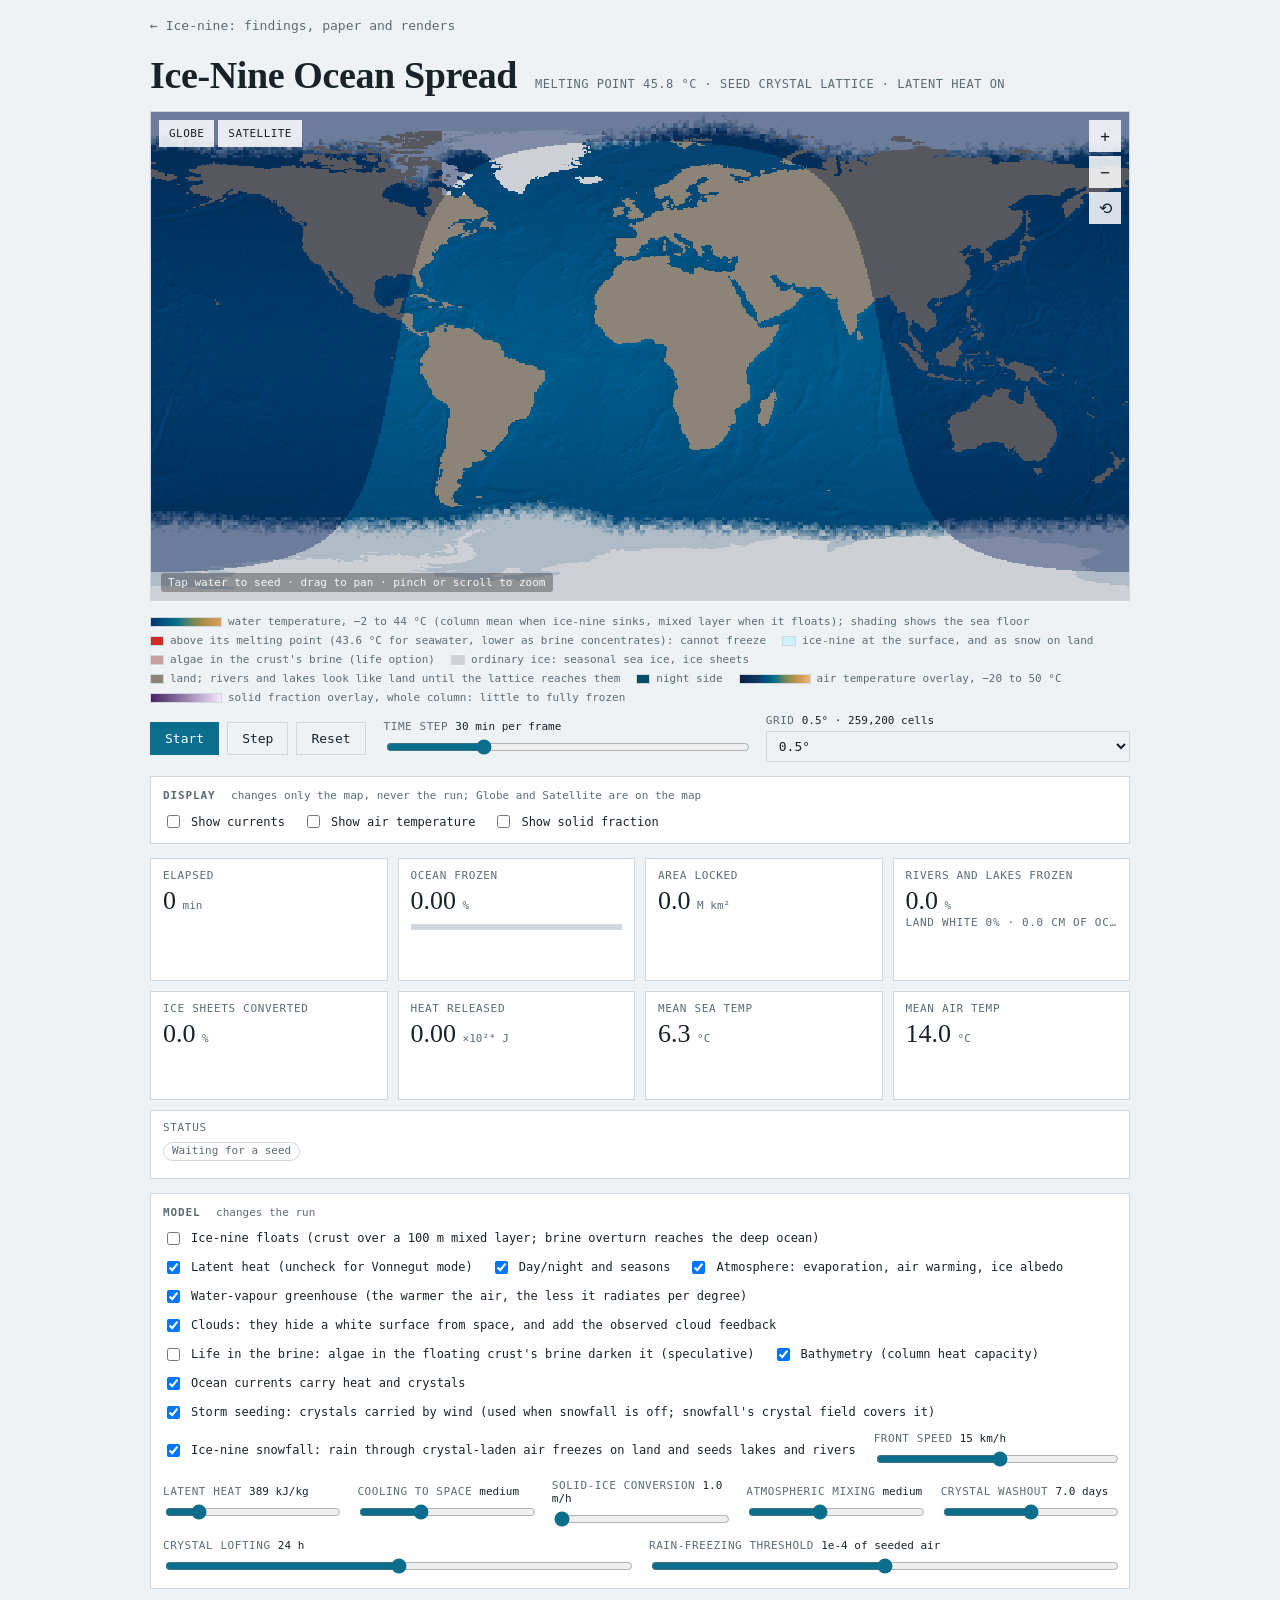
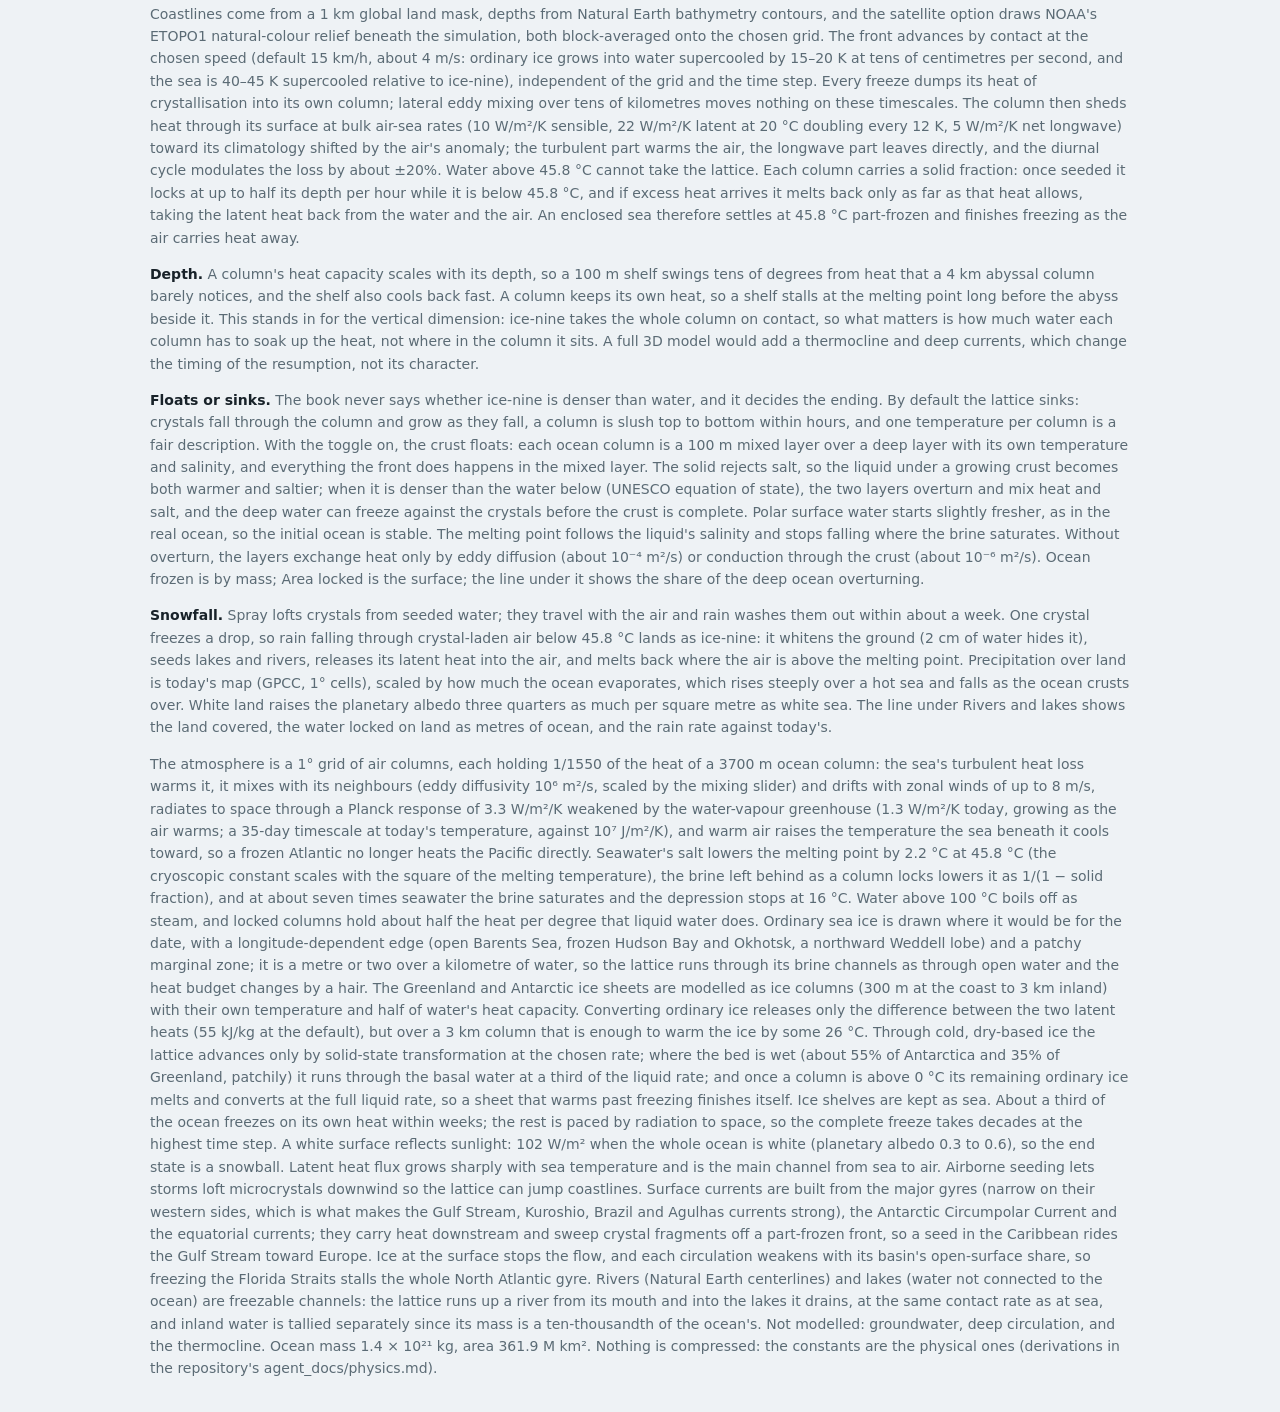
==== docs/sim/index.html @ 3874c9f5 "1" ====
<!doctype html>
<html lang="en">
<head>
<meta charset="utf-8">
<meta name="viewport" content="width=device-width,initial-scale=1,viewport-fit=cover">
<title>Ice-Nine Ocean Spread</title>
<meta name="description" content="A browser simulation of Vonnegut's ice-nine spreading through the world's oceans, with latent heat, currents, atmosphere and seasons.">
<link rel="stylesheet" href="style.css">
<script src="app.js" defer></script>
</head>
<body>

<div class="wrap">
  <a class="home" href="../index.html">&larr; Ice-nine: findings, paper and renders</a>
  <header>
    <h1>Ice-Nine Ocean Spread</h1>
    <div class="sub">Melting point 45.8 °C · seed crystal lattice · latent heat on</div>
  </header>

  <div class="mapbox" id="mapbox">
    <canvas id="map"></canvas>
    <div class="hint" id="hint">Tap water to seed · drag to pan · pinch or scroll to zoom</div>
    <div class="viewsw">
      <label><input type="checkbox" id="globe"><span>Globe</span></label>
      <label><input type="checkbox" id="satellite"><span>Satellite</span></label>
    </div>
    <div class="zoom"><button id="zin" aria-label="Zoom in">+</button><button id="zout" aria-label="Zoom out">−</button><button id="zreset" aria-label="Reset view">⟲</button></div>
    <div class="loading" id="loading">Decoding coastlines and bathymetry…</div>
  </div>
  <div class="legend">
    <span><i id="lg_temp" class="bar"></i>water temperature, −2 to 44 °C (column mean when ice-nine sinks, mixed layer when it floats); shading shows the sea floor</span>
    <span><i id="lg_hot"></i>above its melting point (43.6 °C for seawater, lower as brine concentrates): cannot freeze</span>
    <span><i id="lg_ice9"></i>ice-nine at the surface, and as snow on land</span>
    <span><i id="lg_algae"></i>algae in the crust's brine (life option)</span>
    <span><i id="lg_ice"></i>ordinary ice: seasonal sea ice, ice sheets</span>
    <span><i id="lg_land"></i>land; rivers and lakes look like land until the lattice reaches them</span>
    <span><i id="lg_night"></i>night side</span>
    <span><i id="lg_air" class="bar"></i>air temperature overlay, −20 to 50 °C</span>
    <span><i id="lg_phi" class="bar"></i>solid fraction overlay, whole column: little to fully frozen</span>
  </div>
  <div class="runbar">
    <div class="btns">
      <button class="primary" id="play">Start</button>
      <button id="step">Step</button>
      <button id="reset">Reset</button>
    </div>
    <label class="sl"><span>Time step <b id="speedV">30 min per frame</b></span><input type="range" id="speed" min="0" max="100" value="26"></label>
    <label class="sl"><span>Grid <b id="resV">0.5° · 259,200 cells</b></span><select id="res"><option value="1">1° (fast)</option><option value="2" selected>0.5°</option><option value="4">0.25° (1 M cells, slow)</option><option value="8">0.125° (4 M cells, very slow)</option></select></label>
  </div>

  <section class="controls" aria-labelledby="h_view">
    <h2 class="ctl" id="h_view">Display <small>changes only the map, never the run; Globe and Satellite are on the map</small></h2>
    <label class="ck"><input type="checkbox" id="showcur"> Show currents</label>
    <label class="ck"><input type="checkbox" id="showair"> Show air temperature</label>
    <label class="ck"><input type="checkbox" id="showphi"> Show solid fraction</label>
  </section>
  <div class="stats">
    <div class="stat"><div class="k">Elapsed</div><div class="v" id="time">0<small> min</small></div></div>
    <div class="stat"><div class="k">Ocean frozen</div><div class="v" id="pct">0.00<small> %</small></div><div class="meter"><i id="bar"></i></div><canvas class="spark" id="sp_pct"></canvas><div class="k" id="deepV" hidden></div></div>
    <div class="stat"><div class="k">Area locked</div><div class="v" id="area">0.0<small> M km²</small></div></div>
    <div class="stat"><div class="k">Rivers and lakes frozen</div><div class="v" id="inland">0.0<small> %</small></div><div class="k" id="landV"></div></div>
    <div class="stat"><div class="k">Ice sheets converted</div><div class="v" id="sheet">0.0<small> %</small></div><canvas class="spark" id="sp_sheet"></canvas></div>
    <div class="stat"><div class="k">Heat released</div><div class="v" id="heat">0.00<small> ×10²⁴ J</small></div></div>
    <div class="stat"><div class="k">Mean sea temp</div><div class="v" id="temp">4.0<small> °C</small></div><canvas class="spark" id="sp_temp"></canvas></div>
    <div class="stat"><div class="k">Mean air temp</div><div class="v" id="air">14.0<small> °C</small></div><canvas class="spark" id="sp_air"></canvas></div>
    <div class="stat" style="grid-column:1/-1"><div class="k">Status</div><div class="v"><span class="pill" id="status">Waiting for a seed</span></div></div>
  </div>

  <section class="controls" aria-labelledby="h_model">
    <h2 class="ctl" id="h_model">Model <small>changes the run</small></h2>
    <label class="ck"><input type="checkbox" id="floats"> Ice-nine floats (crust over a 100 m mixed layer; brine overturn reaches the deep ocean)</label>
    <label class="ck"><input type="checkbox" id="thermo" checked> Latent heat (uncheck for Vonnegut mode)</label>
    <label class="ck"><input type="checkbox" id="solar" checked> Day/night and seasons</label>
    <label class="ck"><input type="checkbox" id="atmo" checked> Atmosphere: evaporation, air warming, ice albedo</label>
    <label class="ck"><input type="checkbox" id="greenhouse" checked> Water-vapour greenhouse (the warmer the air, the less it radiates per degree)</label>
    <label class="ck"><input type="checkbox" id="clouds" checked> Clouds: they hide a white surface from space, and add the observed cloud feedback</label>
    <label class="ck"><input type="checkbox" id="life"> Life in the brine: algae in the floating crust's brine darken it (speculative)</label>
    <label class="ck"><input type="checkbox" id="depthOn" checked> Bathymetry (column heat capacity)</label>
    <label class="ck"><input type="checkbox" id="currents" checked> Ocean currents carry heat and crystals</label>
    <label class="ck"><input type="checkbox" id="airborne" checked> Storm seeding: crystals carried by wind (used when snowfall is off; snowfall's crystal field covers it)</label>
    <label class="ck"><input type="checkbox" id="snowfall" checked> Ice-nine snowfall: rain through crystal-laden air freezes on land and seeds lakes and rivers</label>
    <label class="sl"><span>Front speed <b id="rateV">15 km/h</b></span><input type="range" id="rate" min="0" max="100" value="51"></label>
    <label class="sl"><span>Latent heat <b id="latV">389 kJ/kg</b></span><input type="range" id="lat" min="80" max="160" value="93"></label>
    <label class="sl"><span>Cooling to space <b id="coolV">medium</b></span><input type="range" id="cool" min="1" max="10" value="4"></label>
    <label class="sl"><span>Solid-ice conversion <b id="solidV">1.0 m/h</b></span><input type="range" id="solid" min="0" max="100" value="0"></label>
    <label class="sl"><span>Atmospheric mixing <b id="mixV">medium</b></span><input type="range" id="mix" min="0" max="10" value="4"></label>
    <label class="sl"><span>Crystal washout <b id="washV">7.0 days</b></span><input type="range" id="wash" min="0" max="100" value="50"></label>
    <label class="sl"><span>Crystal lofting <b id="loftV">24 h</b></span><input type="range" id="loft" min="0" max="100" value="50"></label>
    <label class="sl"><span>Rain-freezing threshold <b id="threshV">1e-4 of seeded air</b></span><input type="range" id="thresh" min="0" max="100" value="50"></label>
  </section>

  <p class="note">Coastlines come from a 1 km global land mask, depths from Natural Earth bathymetry contours, and the satellite option draws NOAA's ETOPO1 natural-colour relief beneath the simulation, both block-averaged onto the chosen grid. The front advances by contact at the chosen speed (default 15 km/h, about 4 m/s: ordinary ice grows into water supercooled by 15–20 K at tens of centimetres per second, and the sea is 40–45 K supercooled relative to ice-nine), independent of the grid and the time step. Every freeze dumps its heat of crystallisation into its own column; lateral eddy mixing over tens of kilometres moves nothing on these timescales. The column then sheds heat through its surface at bulk air-sea rates (10 W/m²/K sensible, 22 W/m²/K latent at 20 °C doubling every 12 K, 5 W/m²/K net longwave) toward its climatology shifted by the air's anomaly; the turbulent part warms the air, the longwave part leaves directly, and the diurnal cycle modulates the loss by about ±20%. Water above 45.8 °C cannot take the lattice. Each column carries a solid fraction: once seeded it locks at up to half its depth per hour while it is below 45.8 °C, and if excess heat arrives it melts back only as far as that heat allows, taking the latent heat back from the water and the air. An enclosed sea therefore settles at 45.8 °C part-frozen and finishes freezing as the air carries heat away.</p>
  <p class="note"><b>Depth.</b> A column's heat capacity scales with its depth, so a 100 m shelf swings tens of degrees from heat that a 4 km abyssal column barely notices, and the shelf also cools back fast. A column keeps its own heat, so a shelf stalls at the melting point long before the abyss beside it. This stands in for the vertical dimension: ice-nine takes the whole column on contact, so what matters is how much water each column has to soak up the heat, not where in the column it sits. A full 3D model would add a thermocline and deep currents, which change the timing of the resumption, not its character.</p>
  <p class="note"><b>Floats or sinks.</b> The book never says whether ice-nine is denser than water, and it decides the ending. By default the lattice sinks: crystals fall through the column and grow as they fall, a column is slush top to bottom within hours, and one temperature per column is a fair description. With the toggle on, the crust floats: each ocean column is a 100 m mixed layer over a deep layer with its own temperature and salinity, and everything the front does happens in the mixed layer. The solid rejects salt, so the liquid under a growing crust becomes both warmer and saltier; when it is denser than the water below (UNESCO equation of state), the two layers overturn and mix heat and salt, and the deep water can freeze against the crystals before the crust is complete. Polar surface water starts slightly fresher, as in the real ocean, so the initial ocean is stable. The melting point follows the liquid's salinity and stops falling where the brine saturates. Without overturn, the layers exchange heat only by eddy diffusion (about 10⁻⁴ m²/s) or conduction through the crust (about 10⁻⁶ m²/s). Ocean frozen is by mass; Area locked is the surface; the line under it shows the share of the deep ocean overturning.</p>
  <p class="note"><b>Snowfall.</b> Spray lofts crystals from seeded water; they travel with the air and rain washes them out within about a week. One crystal freezes a drop, so rain falling through crystal-laden air below 45.8 °C lands as ice-nine: it whitens the ground (2 cm of water hides it), seeds lakes and rivers, releases its latent heat into the air, and melts back where the air is above the melting point. Precipitation over land is today's map (GPCC, 1° cells), scaled by how much the ocean evaporates, which rises steeply over a hot sea and falls as the ocean crusts over. White land raises the planetary albedo three quarters as much per square metre as white sea. The line under Rivers and lakes shows the land covered, the water locked on land as metres of ocean, and the rain rate against today's.</p>
  <p class="note">The atmosphere is a 1° grid of air columns, each holding 1/1550 of the heat of a 3700 m ocean column: the sea's turbulent heat loss warms it, it mixes with its neighbours (eddy diffusivity 10⁶ m²/s, scaled by the mixing slider) and drifts with zonal winds of up to 8 m/s, radiates to space through a Planck response of 3.3 W/m²/K weakened by the water-vapour greenhouse (1.3 W/m²/K today, growing as the air warms; a 35-day timescale at today's temperature, against 10⁷ J/m²/K), and warm air raises the temperature the sea beneath it cools toward, so a frozen Atlantic no longer heats the Pacific directly. Seawater's salt lowers the melting point by 2.2 °C at 45.8 °C (the cryoscopic constant scales with the square of the melting temperature), the brine left behind as a column locks lowers it as 1/(1 − solid fraction), and at about seven times seawater the brine saturates and the depression stops at 16 °C. Water above 100 °C boils off as steam, and locked columns hold about half the heat per degree that liquid water does. Ordinary sea ice is drawn where it would be for the date, with a longitude-dependent edge (open Barents Sea, frozen Hudson Bay and Okhotsk, a northward Weddell lobe) and a patchy marginal zone; it is a metre or two over a kilometre of water, so the lattice runs through its brine channels as through open water and the heat budget changes by a hair. The Greenland and Antarctic ice sheets are modelled as ice columns (300 m at the coast to 3 km inland) with their own temperature and half of water's heat capacity. Converting ordinary ice releases only the difference between the two latent heats (55 kJ/kg at the default), but over a 3 km column that is enough to warm the ice by some 26 °C. Through cold, dry-based ice the lattice advances only by solid-state transformation at the chosen rate; where the bed is wet (about 55% of Antarctica and 35% of Greenland, patchily) it runs through the basal water at a third of the liquid rate; and once a column is above 0 °C its remaining ordinary ice melts and converts at the full liquid rate, so a sheet that warms past freezing finishes itself. Ice shelves are kept as sea. About a third of the ocean freezes on its own heat within weeks; the rest is paced by radiation to space, so the complete freeze takes decades at the highest time step. A white surface reflects sunlight: 102 W/m² when the whole ocean is white (planetary albedo 0.3 to 0.6), so the end state is a snowball. Latent heat flux grows sharply with sea temperature and is the main channel from sea to air. Airborne seeding lets storms loft microcrystals downwind so the lattice can jump coastlines. Surface currents are built from the major gyres (narrow on their western sides, which is what makes the Gulf Stream, Kuroshio, Brazil and Agulhas currents strong), the Antarctic Circumpolar Current and the equatorial currents; they carry heat downstream and sweep crystal fragments off a part-frozen front, so a seed in the Caribbean rides the Gulf Stream toward Europe. Ice at the surface stops the flow, and each circulation weakens with its basin's open-surface share, so freezing the Florida Straits stalls the whole North Atlantic gyre. Rivers (Natural Earth centerlines) and lakes (water not connected to the ocean) are freezable channels: the lattice runs up a river from its mouth and into the lakes it drains, at the same contact rate as at sea, and inland water is tallied separately since its mass is a ten-thousandth of the ocean's. Not modelled: groundwater, deep circulation, and the thermocline. Ocean mass 1.4 × 10²¹ kg, area 361.9 M km². Nothing is compressed: the constants are the physical ones (derivations in the repository's agent_docs/physics.md).</p>
</div>

</body>
</html>
---- docs/sim/style.css ----
/* Base: safe-area padding for notched phones; [hidden] must win over component display rules (the loading overlay relies on it). */
:root{color-scheme:light;padding-top:env(safe-area-inset-top,0px);padding-bottom:env(safe-area-inset-bottom,0px)}
html{scroll-padding-top:env(safe-area-inset-top,0px)}
img{max-width:100%}
[hidden]:not([hidden=until-found i]){display:none!important}

/* Layout: one column; map on top inside the gutter, fixed 4-column readout and controls beneath. Cold-laboratory palette. */
:root{
  --bg:#eef2f5; --fg:#182229; --muted:#5b6b75; --panel:#ffffff; --line:#cfd8de;
  --ocean:#1f4d7a; --land:#8c8577; --ice:#dff4ff; --accent:#0b6e8c; --danger:#b8412a; --hot:#d8482b;
  --display:"Iowan Old Style",Georgia,"Times New Roman",serif; --mono:ui-monospace,"SF Mono",Menlo,Consolas,"DejaVu Sans Mono",monospace; --sans:system-ui,-apple-system,"Segoe UI",Roboto,"Helvetica Neue",Arial,sans-serif;
}
@media (prefers-color-scheme:dark){:root:not([data-theme="light"]){
  --bg:#0b1218; --fg:#e4ecf1; --muted:#8a9aa5; --panel:#121c24; --line:#243340;
  --ocean:#163a5e; --land:#3b3934; --ice:#e8f7ff; --accent:#5cc2e0; --danger:#ef7a5f; --hot:#ff6a45; color-scheme:dark}}
:root[data-theme="dark"]{
  --bg:#0b1218; --fg:#e4ecf1; --muted:#8a9aa5; --panel:#121c24; --line:#243340;
  --ocean:#163a5e; --land:#3b3934; --ice:#e8f7ff; --accent:#5cc2e0; --danger:#ef7a5f; --hot:#ff6a45; color-scheme:dark}
*{box-sizing:border-box}
body{background:var(--bg);color:var(--fg);font-family:var(--mono);margin:0;
  padding-block:18px 32px;padding-left:max(16px,env(safe-area-inset-left,0px));padding-right:max(16px,env(safe-area-inset-right,0px))}
.wrap{max-width:980px;margin:0 auto;display:flex;flex-direction:column;gap:14px}
header{display:flex;flex-wrap:wrap;align-items:baseline;gap:6px 18px}
h1{font-family:var(--display);font-weight:700;font-size:clamp(26px,4vw,38px);margin:0;letter-spacing:-.01em;text-wrap:balance}
.sub{color:var(--muted);font-size:12px;letter-spacing:.04em;text-transform:uppercase}
.home{display:inline-block;margin-bottom:6px;font-size:13px;color:var(--muted);text-decoration:none}
.home:hover{color:var(--accent)}
.mapbox{position:relative;user-select:none;-webkit-user-select:none;border:1px solid var(--line);background:var(--ocean);}
.mapbox.globe{background:#06090f}
.mapbox{overflow:hidden;max-width:100%;aspect-ratio:2/1;cursor:crosshair}
canvas{display:block;width:100%;height:100%;touch-action:none}
.zoom{position:absolute;right:8px;top:8px;display:flex;flex-direction:column;gap:4px}
.viewsw{position:absolute;left:8px;top:8px;display:flex;gap:4px}
.viewsw label{cursor:pointer}.viewsw input{position:absolute;opacity:0;width:0;height:0}
.viewsw span{display:inline-block;font-size:11px;letter-spacing:.04em;text-transform:uppercase;padding:6px 9px;background:rgba(255,255,255,.85);color:#182229;border:1px solid transparent}
.viewsw input:checked+span{background:#0b6e8c;color:#fff}.viewsw input:focus-visible+span{outline:2px solid #fff;outline-offset:1px}
.zoom button{width:32px;height:32px;padding:0;font-size:16px;background:rgba(255,255,255,.85);color:#182229;border-color:transparent}
.hint{position:absolute;left:10px;bottom:8px;font-size:11px;color:#fff;opacity:.85;pointer-events:none;background:rgba(0,0,0,.35);padding:3px 7px;border-radius:3px}
.loading{position:absolute;inset:0;display:grid;place-items:center;color:#fff;font-size:13px;background:rgba(0,0,0,.25)}
.legend{display:flex;flex-wrap:wrap;gap:6px 16px;font-size:11px;color:var(--muted)}
.legend span{display:inline-flex;align-items:center;gap:6px}
.legend i{width:14px;height:10px;display:inline-block;border:1px solid var(--line)}
.legend i.bar{width:72px}
.stats{display:grid;grid-template-columns:repeat(4,minmax(0,1fr));gap:10px}
@media (max-width:640px){.stats{grid-template-columns:repeat(2,minmax(0,1fr))}}
.stat{background:var(--panel);border:1px solid var(--line);padding:10px 12px;min-width:0;overflow:hidden}
.stat .k{font-size:11px;color:var(--muted);text-transform:uppercase;letter-spacing:.06em;white-space:nowrap;overflow:hidden;text-overflow:ellipsis}
.stat .v{font-family:var(--display);font-size:clamp(18px,2.6vw,26px);font-weight:500;font-variant-numeric:tabular-nums;line-height:1.15;margin-top:4px;white-space:nowrap;overflow:hidden;min-height:1.15em}
.stat .v small{font-family:var(--mono);font-size:11px;color:var(--muted)}
.spark{display:block;width:100%;height:34px;margin-top:6px}
.meter{height:6px;background:var(--line);margin-top:8px;overflow:hidden}
.meter i{display:block;height:100%;background:linear-gradient(90deg,var(--accent),var(--ice));width:0%;transition:width .2s}
.pill{display:inline-block;font-family:var(--mono);font-size:11px;padding:2px 8px;border-radius:999px;border:1px solid var(--line);color:var(--muted);white-space:nowrap;overflow:hidden;text-overflow:ellipsis;max-width:100%}
.pill.on{color:var(--accent);border-color:var(--accent)}
.pill.done{color:var(--danger);border-color:var(--danger)}
.pill.hot{color:var(--hot);border-color:var(--hot)}
.controls{display:flex;flex-wrap:wrap;gap:10px 18px;align-items:center;background:var(--panel);border:1px solid var(--line);padding:12px}
h2.ctl{flex:1 1 100%;margin:0;font-size:11px;font-weight:600;color:var(--muted);text-transform:uppercase;letter-spacing:.08em}
h2.ctl small{font-size:11px;font-weight:400;text-transform:none;letter-spacing:0;margin-left:8px}
.btns{display:flex;gap:8px;flex-wrap:wrap}
.runbar{display:flex;flex-wrap:wrap;gap:10px 18px;align-items:center;margin-top:-4px}
.runbar label.sl{min-width:150px;flex:1 1 150px}
button{font:inherit;font-size:13px;padding:8px 14px;border:1px solid var(--line);background:var(--bg);color:var(--fg);cursor:pointer}
button.primary{background:var(--accent);border-color:var(--accent);color:#fff}
button:focus-visible,input:focus-visible,select:focus-visible{outline:2px solid var(--accent);outline-offset:2px}
label.sl{display:flex;flex-direction:column;gap:4px;font-size:11px;color:var(--muted);text-transform:uppercase;letter-spacing:.05em;min-width:150px;flex:1}
label.sl span b{color:var(--fg);font-weight:500;text-transform:none;letter-spacing:0}
label.ck{display:flex;align-items:center;gap:8px;font-size:12px;color:var(--fg)}
input[type=range]{width:100%;accent-color:var(--accent)}
select{font:inherit;font-size:13px;padding:6px 8px;border:1px solid var(--line);background:var(--bg);color:var(--fg)}
.note{font-family:var(--sans);font-size:14px;color:var(--muted);line-height:1.6;margin:0}
.note b{color:var(--fg);font-weight:600}
@media (prefers-reduced-motion:reduce){.meter i{transition:none}}
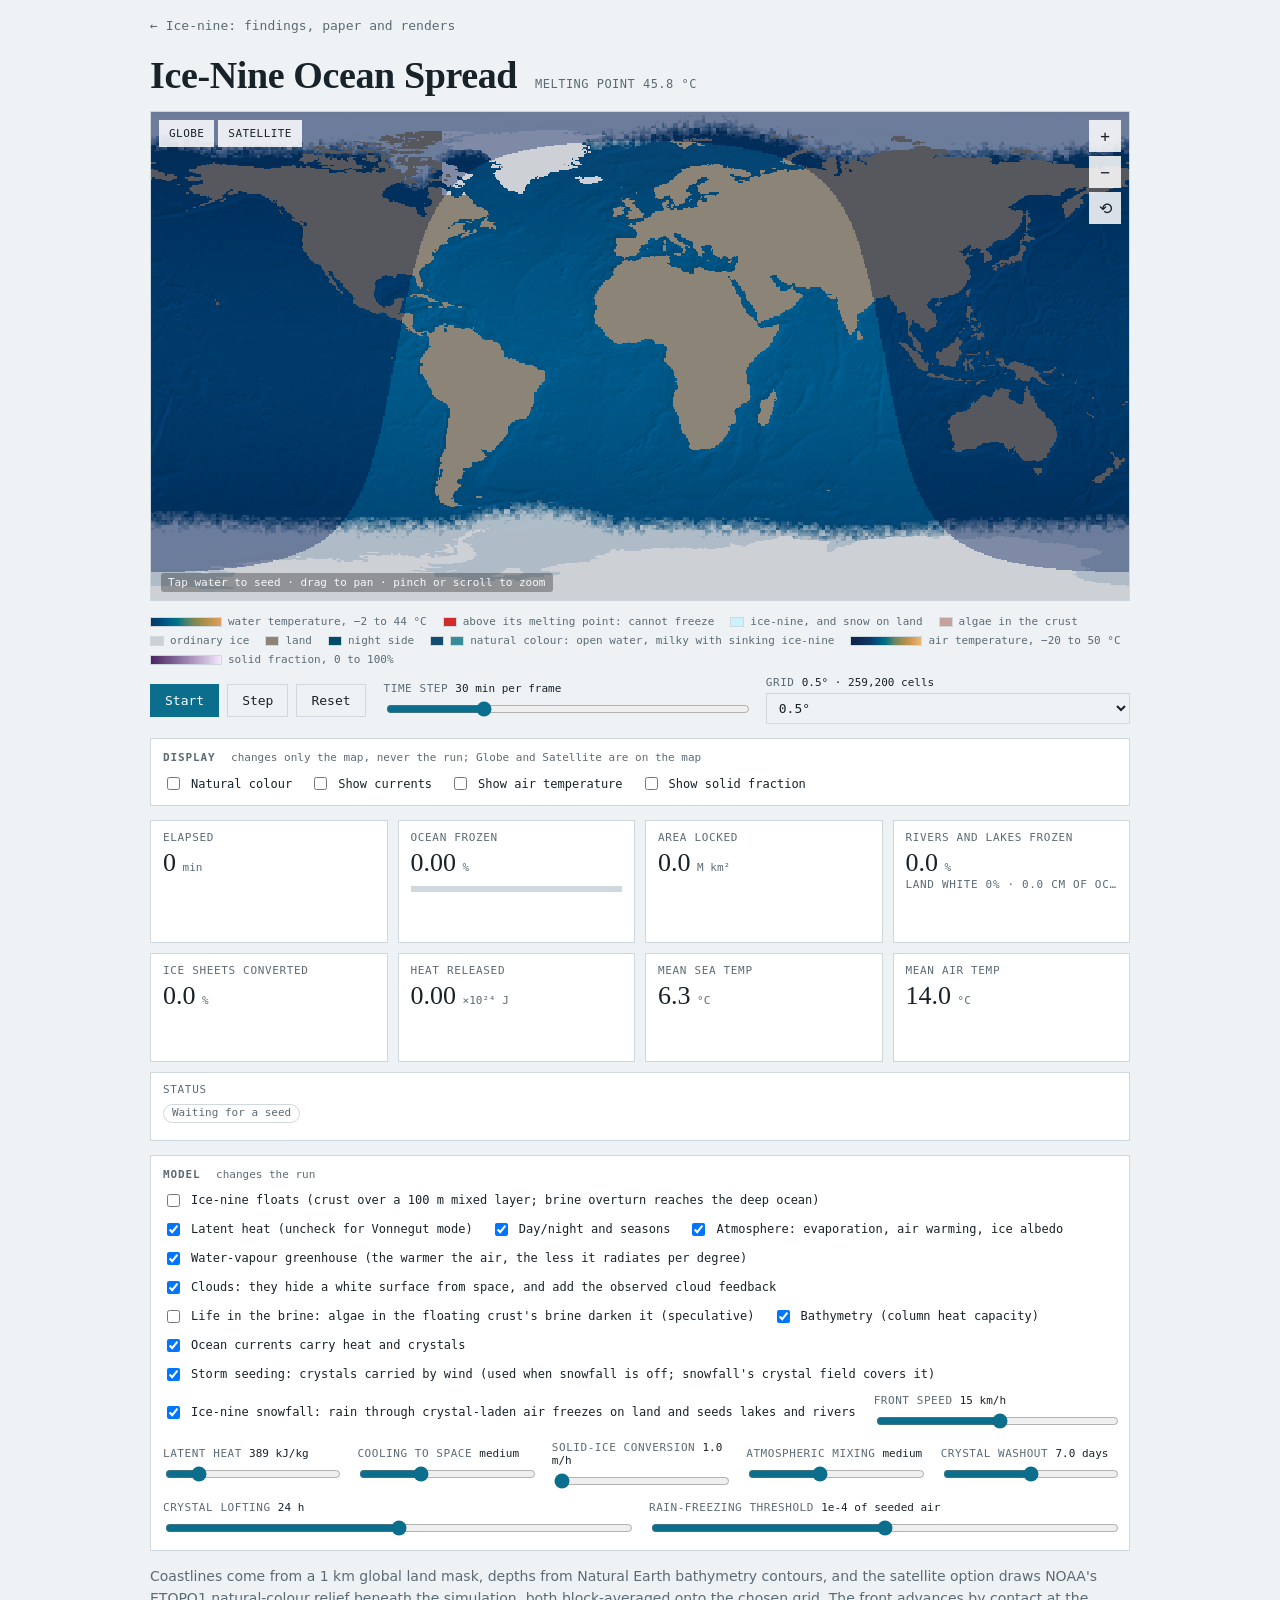
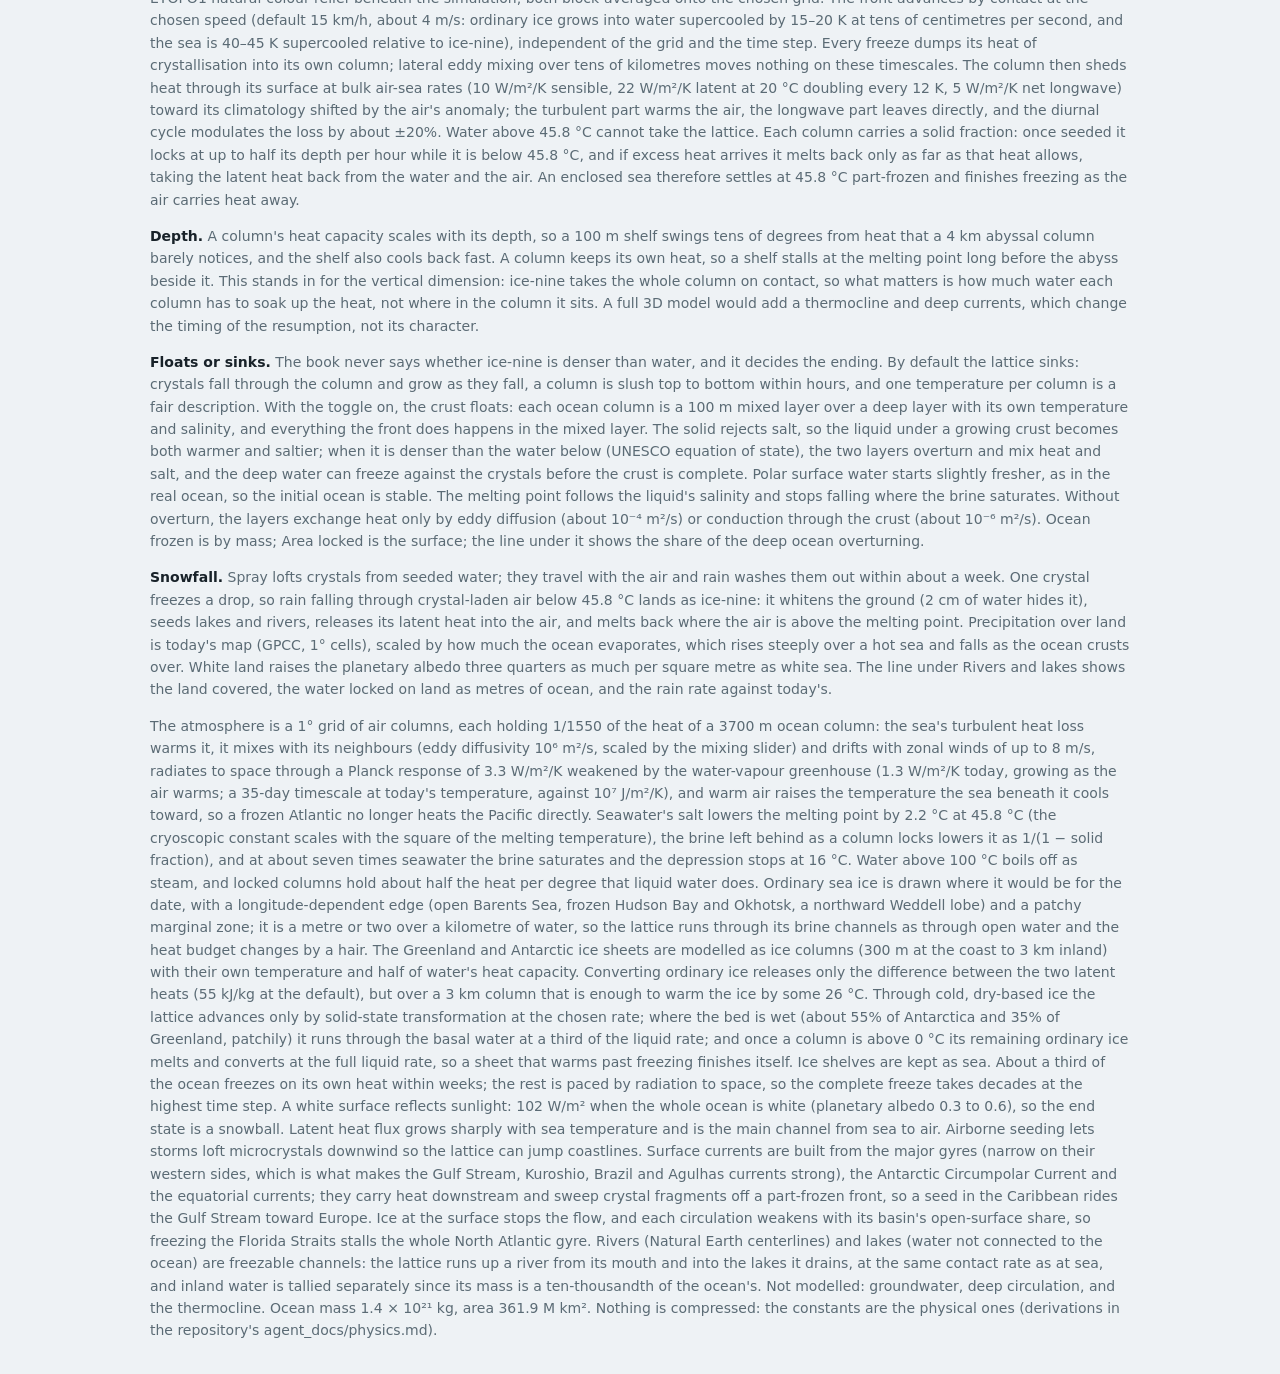
==== commit b10797d2: "1" ====
--- a/docs/sim/index.html
+++ b/docs/sim/index.html
@@ -14,7 +14,7 @@
   <a class="home" href="../index.html">&larr; Ice-nine: findings, paper and renders</a>
   <header>
     <h1>Ice-Nine Ocean Spread</h1>
-    <div class="sub">Melting point 45.8 °C · seed crystal lattice · latent heat on</div>
+    <div class="sub">Melting point 45.8 °C</div>
   </header>
 
   <div class="mapbox" id="mapbox">
@@ -28,15 +28,16 @@
     <div class="loading" id="loading">Decoding coastlines and bathymetry…</div>
   </div>
   <div class="legend">
-    <span><i id="lg_temp" class="bar"></i>water temperature, −2 to 44 °C (column mean when ice-nine sinks, mixed layer when it floats); shading shows the sea floor</span>
-    <span><i id="lg_hot"></i>above its melting point (43.6 °C for seawater, lower as brine concentrates): cannot freeze</span>
-    <span><i id="lg_ice9"></i>ice-nine at the surface, and as snow on land</span>
-    <span><i id="lg_algae"></i>algae in the crust's brine (life option)</span>
-    <span><i id="lg_ice"></i>ordinary ice: seasonal sea ice, ice sheets</span>
-    <span><i id="lg_land"></i>land; rivers and lakes look like land until the lattice reaches them</span>
+    <span><i id="lg_temp" class="bar"></i>water temperature, −2 to 44 °C</span>
+    <span><i id="lg_hot"></i>above its melting point: cannot freeze</span>
+    <span><i id="lg_ice9"></i>ice-nine, and snow on land</span>
+    <span><i id="lg_algae"></i>algae in the crust</span>
+    <span><i id="lg_ice"></i>ordinary ice</span>
+    <span><i id="lg_land"></i>land</span>
     <span><i id="lg_night"></i>night side</span>
-    <span><i id="lg_air" class="bar"></i>air temperature overlay, −20 to 50 °C</span>
-    <span><i id="lg_phi" class="bar"></i>solid fraction overlay, whole column: little to fully frozen</span>
+    <span><i id="lg_sea"></i><i id="lg_milk"></i>natural colour: open water, milky with sinking ice-nine</span>
+    <span><i id="lg_air" class="bar"></i>air temperature, −20 to 50 °C</span>
+    <span><i id="lg_phi" class="bar"></i>solid fraction, 0 to 100%</span>
   </div>
   <div class="runbar">
     <div class="btns">
@@ -50,6 +51,7 @@
 
   <section class="controls" aria-labelledby="h_view">
     <h2 class="ctl" id="h_view">Display <small>changes only the map, never the run; Globe and Satellite are on the map</small></h2>
+    <label class="ck"><input type="checkbox" id="natural"> Natural colour</label>
     <label class="ck"><input type="checkbox" id="showcur"> Show currents</label>
     <label class="ck"><input type="checkbox" id="showair"> Show air temperature</label>
     <label class="ck"><input type="checkbox" id="showphi"> Show solid fraction</label>
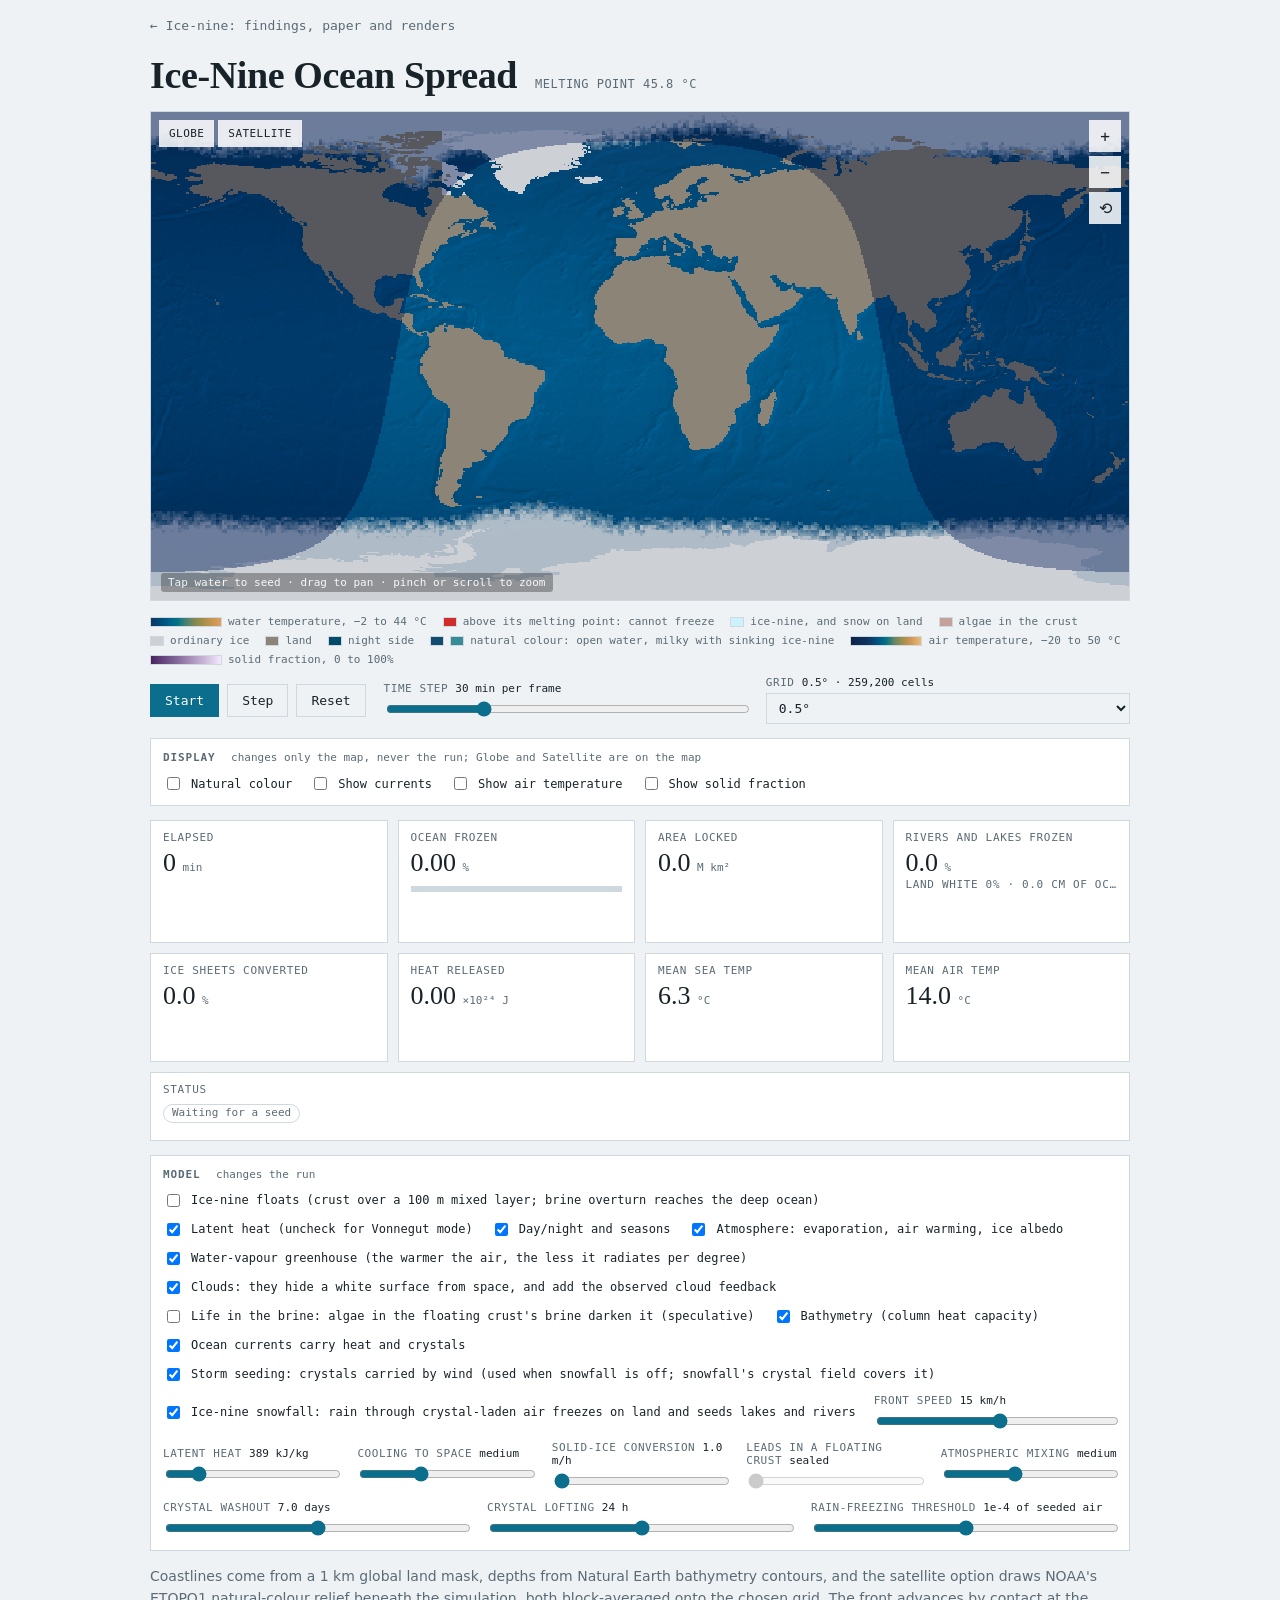
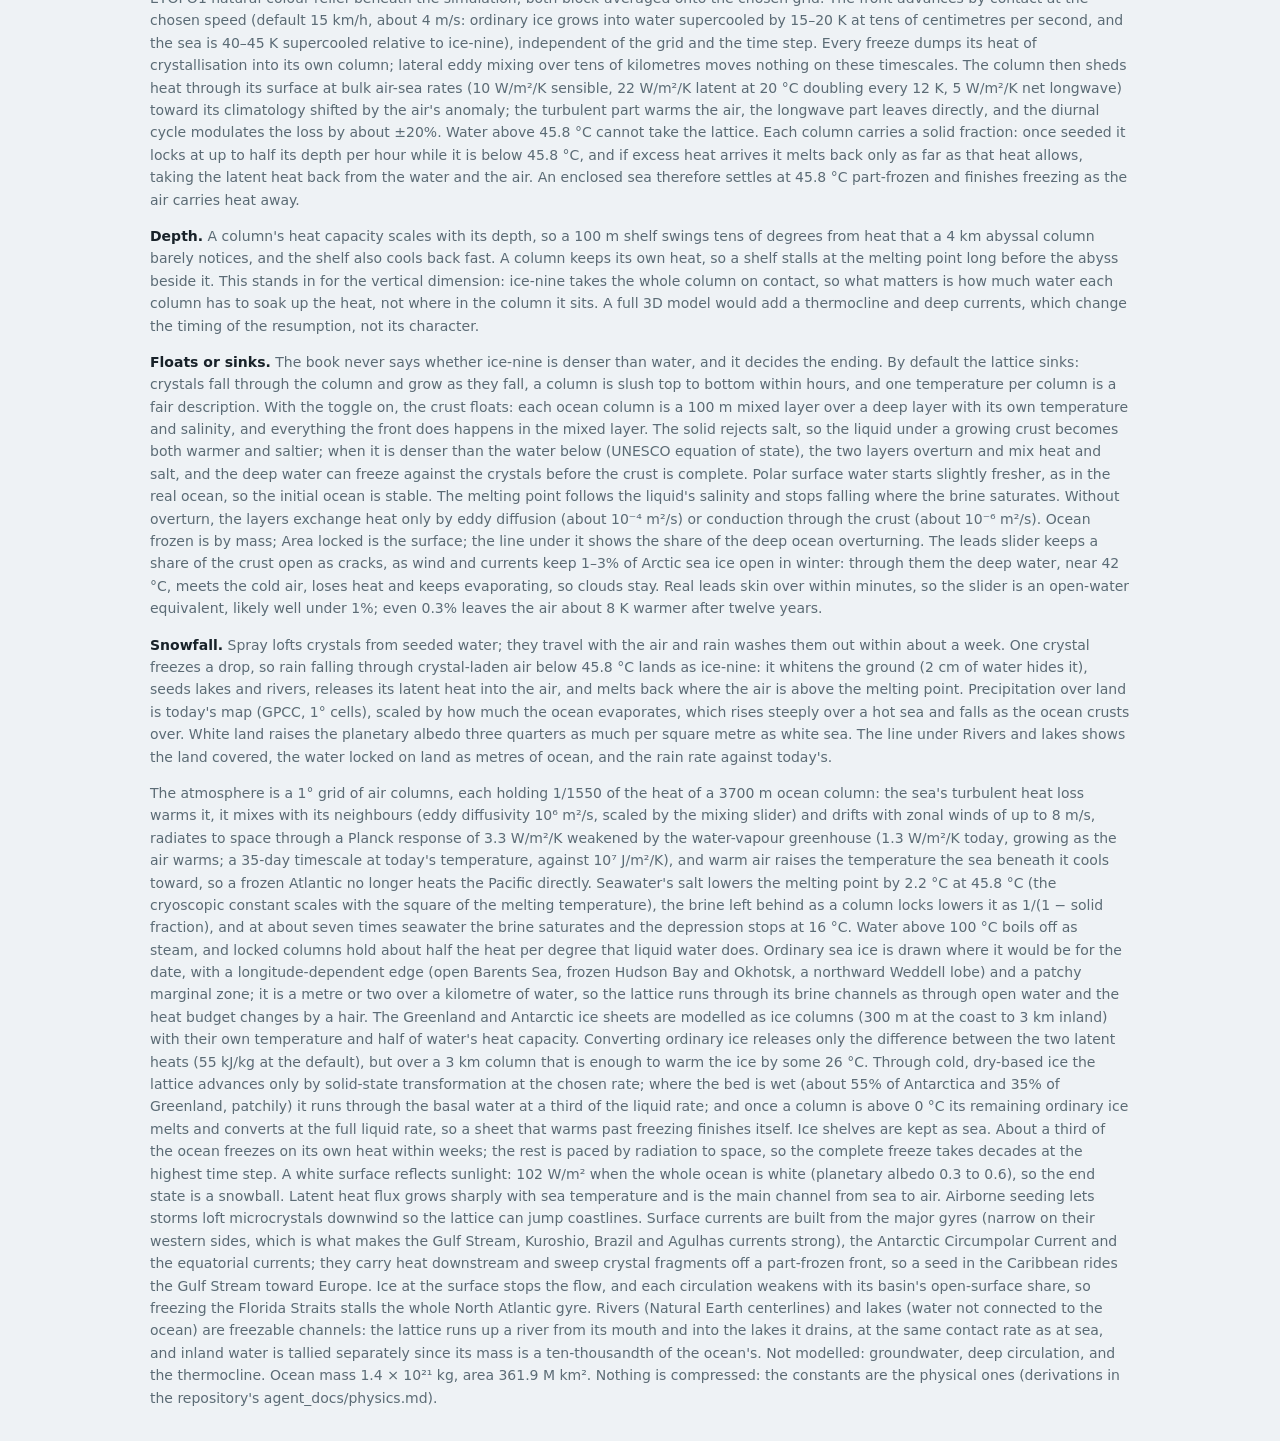
==== commit ec86add1: "1" ====
--- a/docs/sim/index.html
+++ b/docs/sim/index.html
@@ -85,6 +85,7 @@
     <label class="sl"><span>Latent heat <b id="latV">389 kJ/kg</b></span><input type="range" id="lat" min="80" max="160" value="93"></label>
     <label class="sl"><span>Cooling to space <b id="coolV">medium</b></span><input type="range" id="cool" min="1" max="10" value="4"></label>
     <label class="sl"><span>Solid-ice conversion <b id="solidV">1.0 m/h</b></span><input type="range" id="solid" min="0" max="100" value="0"></label>
+    <label class="sl"><span>Leads in a floating crust <b id="leadsV">sealed</b></span><input type="range" id="leads" min="0" max="8" value="0"></label>
     <label class="sl"><span>Atmospheric mixing <b id="mixV">medium</b></span><input type="range" id="mix" min="0" max="10" value="4"></label>
     <label class="sl"><span>Crystal washout <b id="washV">7.0 days</b></span><input type="range" id="wash" min="0" max="100" value="50"></label>
     <label class="sl"><span>Crystal lofting <b id="loftV">24 h</b></span><input type="range" id="loft" min="0" max="100" value="50"></label>
@@ -93,7 +94,7 @@
 
   <p class="note">Coastlines come from a 1 km global land mask, depths from Natural Earth bathymetry contours, and the satellite option draws NOAA's ETOPO1 natural-colour relief beneath the simulation, both block-averaged onto the chosen grid. The front advances by contact at the chosen speed (default 15 km/h, about 4 m/s: ordinary ice grows into water supercooled by 15–20 K at tens of centimetres per second, and the sea is 40–45 K supercooled relative to ice-nine), independent of the grid and the time step. Every freeze dumps its heat of crystallisation into its own column; lateral eddy mixing over tens of kilometres moves nothing on these timescales. The column then sheds heat through its surface at bulk air-sea rates (10 W/m²/K sensible, 22 W/m²/K latent at 20 °C doubling every 12 K, 5 W/m²/K net longwave) toward its climatology shifted by the air's anomaly; the turbulent part warms the air, the longwave part leaves directly, and the diurnal cycle modulates the loss by about ±20%. Water above 45.8 °C cannot take the lattice. Each column carries a solid fraction: once seeded it locks at up to half its depth per hour while it is below 45.8 °C, and if excess heat arrives it melts back only as far as that heat allows, taking the latent heat back from the water and the air. An enclosed sea therefore settles at 45.8 °C part-frozen and finishes freezing as the air carries heat away.</p>
   <p class="note"><b>Depth.</b> A column's heat capacity scales with its depth, so a 100 m shelf swings tens of degrees from heat that a 4 km abyssal column barely notices, and the shelf also cools back fast. A column keeps its own heat, so a shelf stalls at the melting point long before the abyss beside it. This stands in for the vertical dimension: ice-nine takes the whole column on contact, so what matters is how much water each column has to soak up the heat, not where in the column it sits. A full 3D model would add a thermocline and deep currents, which change the timing of the resumption, not its character.</p>
-  <p class="note"><b>Floats or sinks.</b> The book never says whether ice-nine is denser than water, and it decides the ending. By default the lattice sinks: crystals fall through the column and grow as they fall, a column is slush top to bottom within hours, and one temperature per column is a fair description. With the toggle on, the crust floats: each ocean column is a 100 m mixed layer over a deep layer with its own temperature and salinity, and everything the front does happens in the mixed layer. The solid rejects salt, so the liquid under a growing crust becomes both warmer and saltier; when it is denser than the water below (UNESCO equation of state), the two layers overturn and mix heat and salt, and the deep water can freeze against the crystals before the crust is complete. Polar surface water starts slightly fresher, as in the real ocean, so the initial ocean is stable. The melting point follows the liquid's salinity and stops falling where the brine saturates. Without overturn, the layers exchange heat only by eddy diffusion (about 10⁻⁴ m²/s) or conduction through the crust (about 10⁻⁶ m²/s). Ocean frozen is by mass; Area locked is the surface; the line under it shows the share of the deep ocean overturning.</p>
+  <p class="note"><b>Floats or sinks.</b> The book never says whether ice-nine is denser than water, and it decides the ending. By default the lattice sinks: crystals fall through the column and grow as they fall, a column is slush top to bottom within hours, and one temperature per column is a fair description. With the toggle on, the crust floats: each ocean column is a 100 m mixed layer over a deep layer with its own temperature and salinity, and everything the front does happens in the mixed layer. The solid rejects salt, so the liquid under a growing crust becomes both warmer and saltier; when it is denser than the water below (UNESCO equation of state), the two layers overturn and mix heat and salt, and the deep water can freeze against the crystals before the crust is complete. Polar surface water starts slightly fresher, as in the real ocean, so the initial ocean is stable. The melting point follows the liquid's salinity and stops falling where the brine saturates. Without overturn, the layers exchange heat only by eddy diffusion (about 10⁻⁴ m²/s) or conduction through the crust (about 10⁻⁶ m²/s). Ocean frozen is by mass; Area locked is the surface; the line under it shows the share of the deep ocean overturning. The leads slider keeps a share of the crust open as cracks, as wind and currents keep 1–3% of Arctic sea ice open in winter: through them the deep water, near 42 °C, meets the cold air, loses heat and keeps evaporating, so clouds stay. Real leads skin over within minutes, so the slider is an open-water equivalent, likely well under 1%; even 0.3% leaves the air about 8 K warmer after twelve years.</p>
   <p class="note"><b>Snowfall.</b> Spray lofts crystals from seeded water; they travel with the air and rain washes them out within about a week. One crystal freezes a drop, so rain falling through crystal-laden air below 45.8 °C lands as ice-nine: it whitens the ground (2 cm of water hides it), seeds lakes and rivers, releases its latent heat into the air, and melts back where the air is above the melting point. Precipitation over land is today's map (GPCC, 1° cells), scaled by how much the ocean evaporates, which rises steeply over a hot sea and falls as the ocean crusts over. White land raises the planetary albedo three quarters as much per square metre as white sea. The line under Rivers and lakes shows the land covered, the water locked on land as metres of ocean, and the rain rate against today's.</p>
   <p class="note">The atmosphere is a 1° grid of air columns, each holding 1/1550 of the heat of a 3700 m ocean column: the sea's turbulent heat loss warms it, it mixes with its neighbours (eddy diffusivity 10⁶ m²/s, scaled by the mixing slider) and drifts with zonal winds of up to 8 m/s, radiates to space through a Planck response of 3.3 W/m²/K weakened by the water-vapour greenhouse (1.3 W/m²/K today, growing as the air warms; a 35-day timescale at today's temperature, against 10⁷ J/m²/K), and warm air raises the temperature the sea beneath it cools toward, so a frozen Atlantic no longer heats the Pacific directly. Seawater's salt lowers the melting point by 2.2 °C at 45.8 °C (the cryoscopic constant scales with the square of the melting temperature), the brine left behind as a column locks lowers it as 1/(1 − solid fraction), and at about seven times seawater the brine saturates and the depression stops at 16 °C. Water above 100 °C boils off as steam, and locked columns hold about half the heat per degree that liquid water does. Ordinary sea ice is drawn where it would be for the date, with a longitude-dependent edge (open Barents Sea, frozen Hudson Bay and Okhotsk, a northward Weddell lobe) and a patchy marginal zone; it is a metre or two over a kilometre of water, so the lattice runs through its brine channels as through open water and the heat budget changes by a hair. The Greenland and Antarctic ice sheets are modelled as ice columns (300 m at the coast to 3 km inland) with their own temperature and half of water's heat capacity. Converting ordinary ice releases only the difference between the two latent heats (55 kJ/kg at the default), but over a 3 km column that is enough to warm the ice by some 26 °C. Through cold, dry-based ice the lattice advances only by solid-state transformation at the chosen rate; where the bed is wet (about 55% of Antarctica and 35% of Greenland, patchily) it runs through the basal water at a third of the liquid rate; and once a column is above 0 °C its remaining ordinary ice melts and converts at the full liquid rate, so a sheet that warms past freezing finishes itself. Ice shelves are kept as sea. About a third of the ocean freezes on its own heat within weeks; the rest is paced by radiation to space, so the complete freeze takes decades at the highest time step. A white surface reflects sunlight: 102 W/m² when the whole ocean is white (planetary albedo 0.3 to 0.6), so the end state is a snowball. Latent heat flux grows sharply with sea temperature and is the main channel from sea to air. Airborne seeding lets storms loft microcrystals downwind so the lattice can jump coastlines. Surface currents are built from the major gyres (narrow on their western sides, which is what makes the Gulf Stream, Kuroshio, Brazil and Agulhas currents strong), the Antarctic Circumpolar Current and the equatorial currents; they carry heat downstream and sweep crystal fragments off a part-frozen front, so a seed in the Caribbean rides the Gulf Stream toward Europe. Ice at the surface stops the flow, and each circulation weakens with its basin's open-surface share, so freezing the Florida Straits stalls the whole North Atlantic gyre. Rivers (Natural Earth centerlines) and lakes (water not connected to the ocean) are freezable channels: the lattice runs up a river from its mouth and into the lakes it drains, at the same contact rate as at sea, and inland water is tallied separately since its mass is a ten-thousandth of the ocean's. Not modelled: groundwater, deep circulation, and the thermocline. Ocean mass 1.4 × 10²¹ kg, area 361.9 M km². Nothing is compressed: the constants are the physical ones (derivations in the repository's agent_docs/physics.md).</p>
 </div>
--- a/docs/sim/style.css
+++ b/docs/sim/style.css
@@ -27,7 +27,7 @@
 .home:hover{color:var(--accent)}
 .mapbox{position:relative;user-select:none;-webkit-user-select:none;border:1px solid var(--line);background:var(--ocean);}
 .mapbox.globe{background:#06090f}
-.mapbox{overflow:hidden;max-width:100%;aspect-ratio:2/1;cursor:crosshair}
+.mapbox{overflow:hidden;max-width:100%;aspect-ratio:2/1;cursor:crosshair;touch-action:none;overscroll-behavior:contain}
 canvas{display:block;width:100%;height:100%;touch-action:none}
 .zoom{position:absolute;right:8px;top:8px;display:flex;flex-direction:column;gap:4px}
 .viewsw{position:absolute;left:8px;top:8px;display:flex;gap:4px}
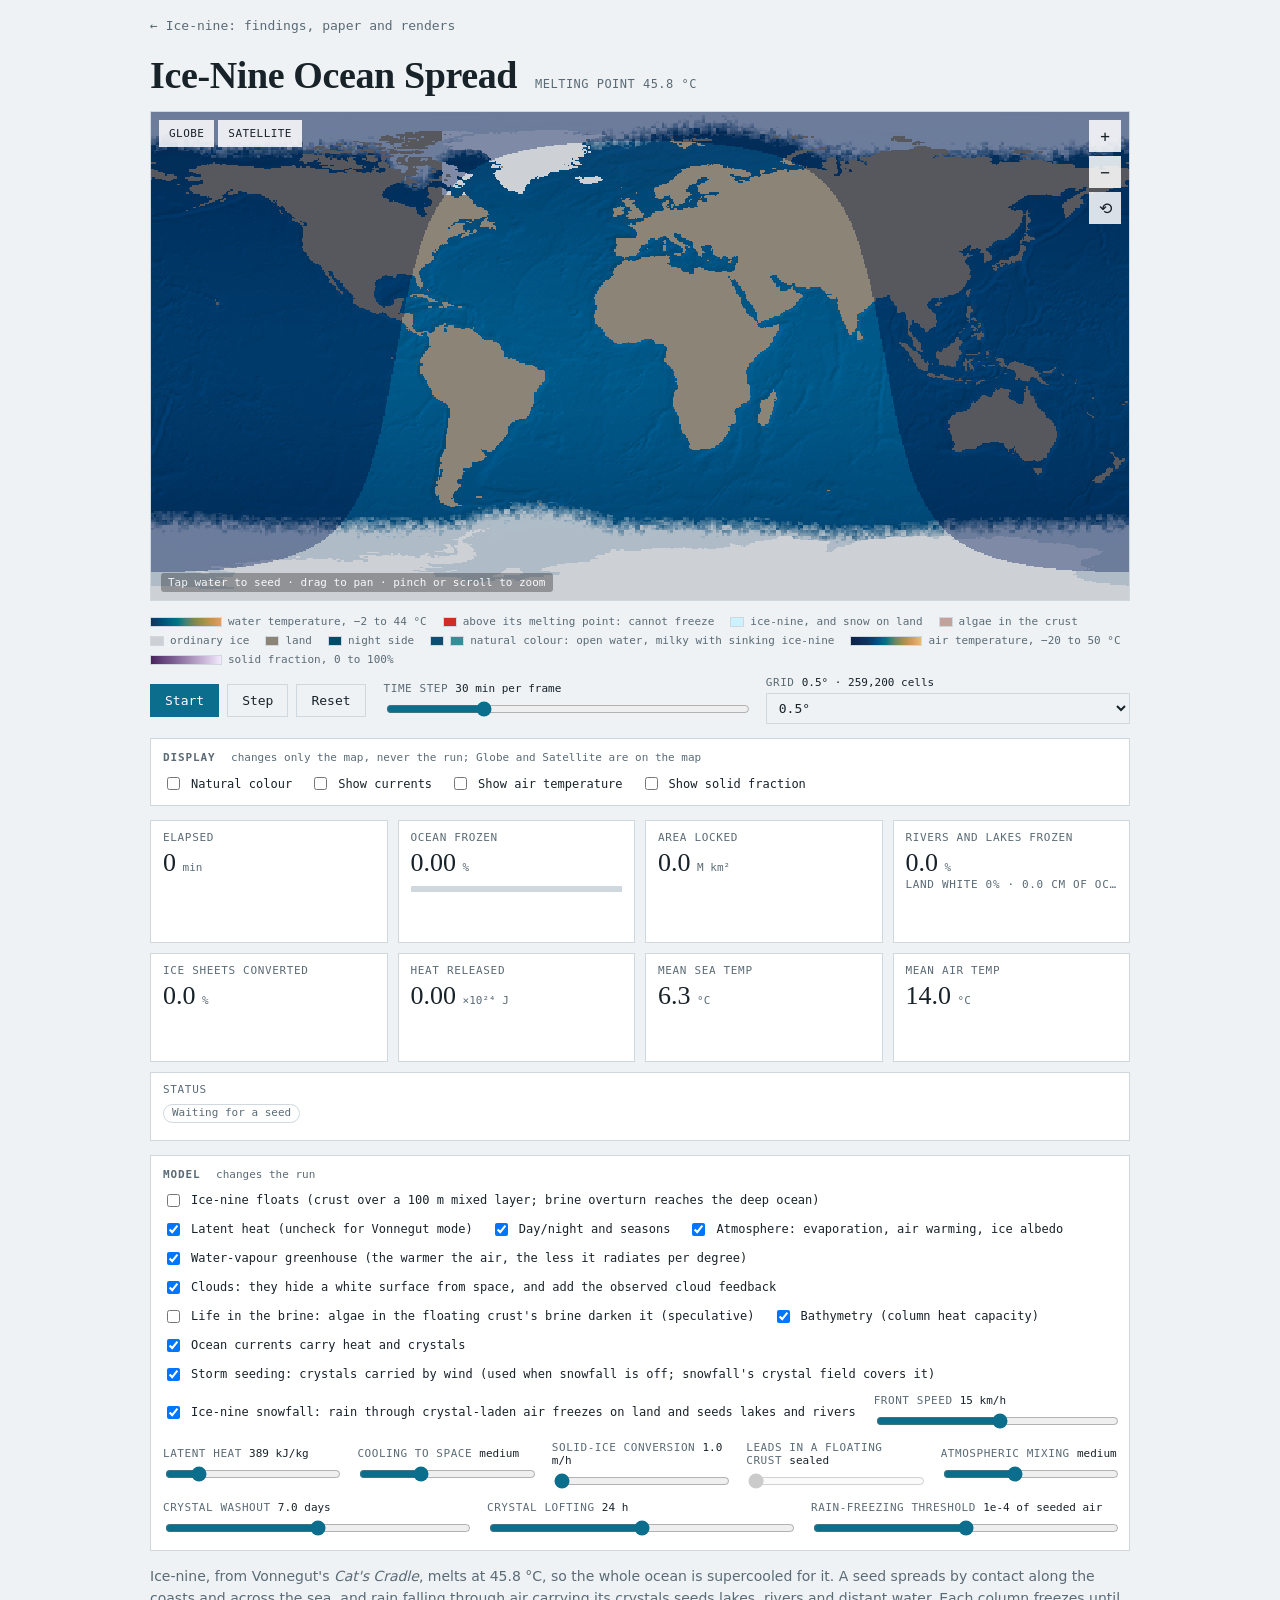
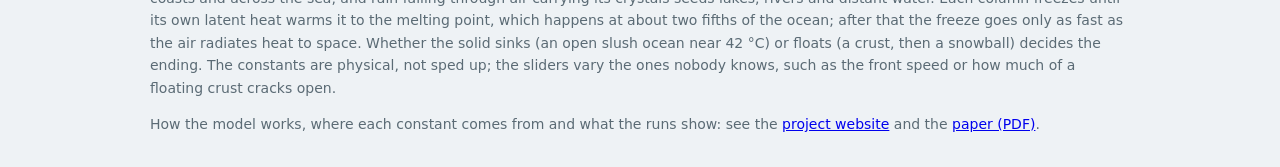
==== commit 5377b9a0: "1" ====
--- a/docs/sim/index.html
+++ b/docs/sim/index.html
@@ -92,11 +92,8 @@
     <label class="sl"><span>Rain-freezing threshold <b id="threshV">1e-4 of seeded air</b></span><input type="range" id="thresh" min="0" max="100" value="50"></label>
   </section>
 
-  <p class="note">Coastlines come from a 1 km global land mask, depths from Natural Earth bathymetry contours, and the satellite option draws NOAA's ETOPO1 natural-colour relief beneath the simulation, both block-averaged onto the chosen grid. The front advances by contact at the chosen speed (default 15 km/h, about 4 m/s: ordinary ice grows into water supercooled by 15–20 K at tens of centimetres per second, and the sea is 40–45 K supercooled relative to ice-nine), independent of the grid and the time step. Every freeze dumps its heat of crystallisation into its own column; lateral eddy mixing over tens of kilometres moves nothing on these timescales. The column then sheds heat through its surface at bulk air-sea rates (10 W/m²/K sensible, 22 W/m²/K latent at 20 °C doubling every 12 K, 5 W/m²/K net longwave) toward its climatology shifted by the air's anomaly; the turbulent part warms the air, the longwave part leaves directly, and the diurnal cycle modulates the loss by about ±20%. Water above 45.8 °C cannot take the lattice. Each column carries a solid fraction: once seeded it locks at up to half its depth per hour while it is below 45.8 °C, and if excess heat arrives it melts back only as far as that heat allows, taking the latent heat back from the water and the air. An enclosed sea therefore settles at 45.8 °C part-frozen and finishes freezing as the air carries heat away.</p>
-  <p class="note"><b>Depth.</b> A column's heat capacity scales with its depth, so a 100 m shelf swings tens of degrees from heat that a 4 km abyssal column barely notices, and the shelf also cools back fast. A column keeps its own heat, so a shelf stalls at the melting point long before the abyss beside it. This stands in for the vertical dimension: ice-nine takes the whole column on contact, so what matters is how much water each column has to soak up the heat, not where in the column it sits. A full 3D model would add a thermocline and deep currents, which change the timing of the resumption, not its character.</p>
-  <p class="note"><b>Floats or sinks.</b> The book never says whether ice-nine is denser than water, and it decides the ending. By default the lattice sinks: crystals fall through the column and grow as they fall, a column is slush top to bottom within hours, and one temperature per column is a fair description. With the toggle on, the crust floats: each ocean column is a 100 m mixed layer over a deep layer with its own temperature and salinity, and everything the front does happens in the mixed layer. The solid rejects salt, so the liquid under a growing crust becomes both warmer and saltier; when it is denser than the water below (UNESCO equation of state), the two layers overturn and mix heat and salt, and the deep water can freeze against the crystals before the crust is complete. Polar surface water starts slightly fresher, as in the real ocean, so the initial ocean is stable. The melting point follows the liquid's salinity and stops falling where the brine saturates. Without overturn, the layers exchange heat only by eddy diffusion (about 10⁻⁴ m²/s) or conduction through the crust (about 10⁻⁶ m²/s). Ocean frozen is by mass; Area locked is the surface; the line under it shows the share of the deep ocean overturning. The leads slider keeps a share of the crust open as cracks, as wind and currents keep 1–3% of Arctic sea ice open in winter: through them the deep water, near 42 °C, meets the cold air, loses heat and keeps evaporating, so clouds stay. Real leads skin over within minutes, so the slider is an open-water equivalent, likely well under 1%; even 0.3% leaves the air about 8 K warmer after twelve years.</p>
-  <p class="note"><b>Snowfall.</b> Spray lofts crystals from seeded water; they travel with the air and rain washes them out within about a week. One crystal freezes a drop, so rain falling through crystal-laden air below 45.8 °C lands as ice-nine: it whitens the ground (2 cm of water hides it), seeds lakes and rivers, releases its latent heat into the air, and melts back where the air is above the melting point. Precipitation over land is today's map (GPCC, 1° cells), scaled by how much the ocean evaporates, which rises steeply over a hot sea and falls as the ocean crusts over. White land raises the planetary albedo three quarters as much per square metre as white sea. The line under Rivers and lakes shows the land covered, the water locked on land as metres of ocean, and the rain rate against today's.</p>
-  <p class="note">The atmosphere is a 1° grid of air columns, each holding 1/1550 of the heat of a 3700 m ocean column: the sea's turbulent heat loss warms it, it mixes with its neighbours (eddy diffusivity 10⁶ m²/s, scaled by the mixing slider) and drifts with zonal winds of up to 8 m/s, radiates to space through a Planck response of 3.3 W/m²/K weakened by the water-vapour greenhouse (1.3 W/m²/K today, growing as the air warms; a 35-day timescale at today's temperature, against 10⁷ J/m²/K), and warm air raises the temperature the sea beneath it cools toward, so a frozen Atlantic no longer heats the Pacific directly. Seawater's salt lowers the melting point by 2.2 °C at 45.8 °C (the cryoscopic constant scales with the square of the melting temperature), the brine left behind as a column locks lowers it as 1/(1 − solid fraction), and at about seven times seawater the brine saturates and the depression stops at 16 °C. Water above 100 °C boils off as steam, and locked columns hold about half the heat per degree that liquid water does. Ordinary sea ice is drawn where it would be for the date, with a longitude-dependent edge (open Barents Sea, frozen Hudson Bay and Okhotsk, a northward Weddell lobe) and a patchy marginal zone; it is a metre or two over a kilometre of water, so the lattice runs through its brine channels as through open water and the heat budget changes by a hair. The Greenland and Antarctic ice sheets are modelled as ice columns (300 m at the coast to 3 km inland) with their own temperature and half of water's heat capacity. Converting ordinary ice releases only the difference between the two latent heats (55 kJ/kg at the default), but over a 3 km column that is enough to warm the ice by some 26 °C. Through cold, dry-based ice the lattice advances only by solid-state transformation at the chosen rate; where the bed is wet (about 55% of Antarctica and 35% of Greenland, patchily) it runs through the basal water at a third of the liquid rate; and once a column is above 0 °C its remaining ordinary ice melts and converts at the full liquid rate, so a sheet that warms past freezing finishes itself. Ice shelves are kept as sea. About a third of the ocean freezes on its own heat within weeks; the rest is paced by radiation to space, so the complete freeze takes decades at the highest time step. A white surface reflects sunlight: 102 W/m² when the whole ocean is white (planetary albedo 0.3 to 0.6), so the end state is a snowball. Latent heat flux grows sharply with sea temperature and is the main channel from sea to air. Airborne seeding lets storms loft microcrystals downwind so the lattice can jump coastlines. Surface currents are built from the major gyres (narrow on their western sides, which is what makes the Gulf Stream, Kuroshio, Brazil and Agulhas currents strong), the Antarctic Circumpolar Current and the equatorial currents; they carry heat downstream and sweep crystal fragments off a part-frozen front, so a seed in the Caribbean rides the Gulf Stream toward Europe. Ice at the surface stops the flow, and each circulation weakens with its basin's open-surface share, so freezing the Florida Straits stalls the whole North Atlantic gyre. Rivers (Natural Earth centerlines) and lakes (water not connected to the ocean) are freezable channels: the lattice runs up a river from its mouth and into the lakes it drains, at the same contact rate as at sea, and inland water is tallied separately since its mass is a ten-thousandth of the ocean's. Not modelled: groundwater, deep circulation, and the thermocline. Ocean mass 1.4 × 10²¹ kg, area 361.9 M km². Nothing is compressed: the constants are the physical ones (derivations in the repository's agent_docs/physics.md).</p>
+  <p class="note">Ice-nine, from Vonnegut's <em>Cat's Cradle</em>, melts at 45.8 °C, so the whole ocean is supercooled for it. A seed spreads by contact along the coasts and across the sea, and rain falling through air carrying its crystals seeds lakes, rivers and distant water. Each column freezes until its own latent heat warms it to the melting point, which happens at about two fifths of the ocean; after that the freeze goes only as fast as the air radiates heat to space. Whether the solid sinks (an open slush ocean near 42 °C) or floats (a crust, then a snowball) decides the ending. The constants are physical, not sped up; the sliders vary the ones nobody knows, such as the front speed or how much of a floating crust cracks open.</p>
+  <p class="note">How the model works, where each constant comes from and what the runs show: see the <a href="../index.html">project website</a> and the <a href="../paper/ice9.pdf">paper (PDF)</a>.</p>
 </div>
 
 </body>
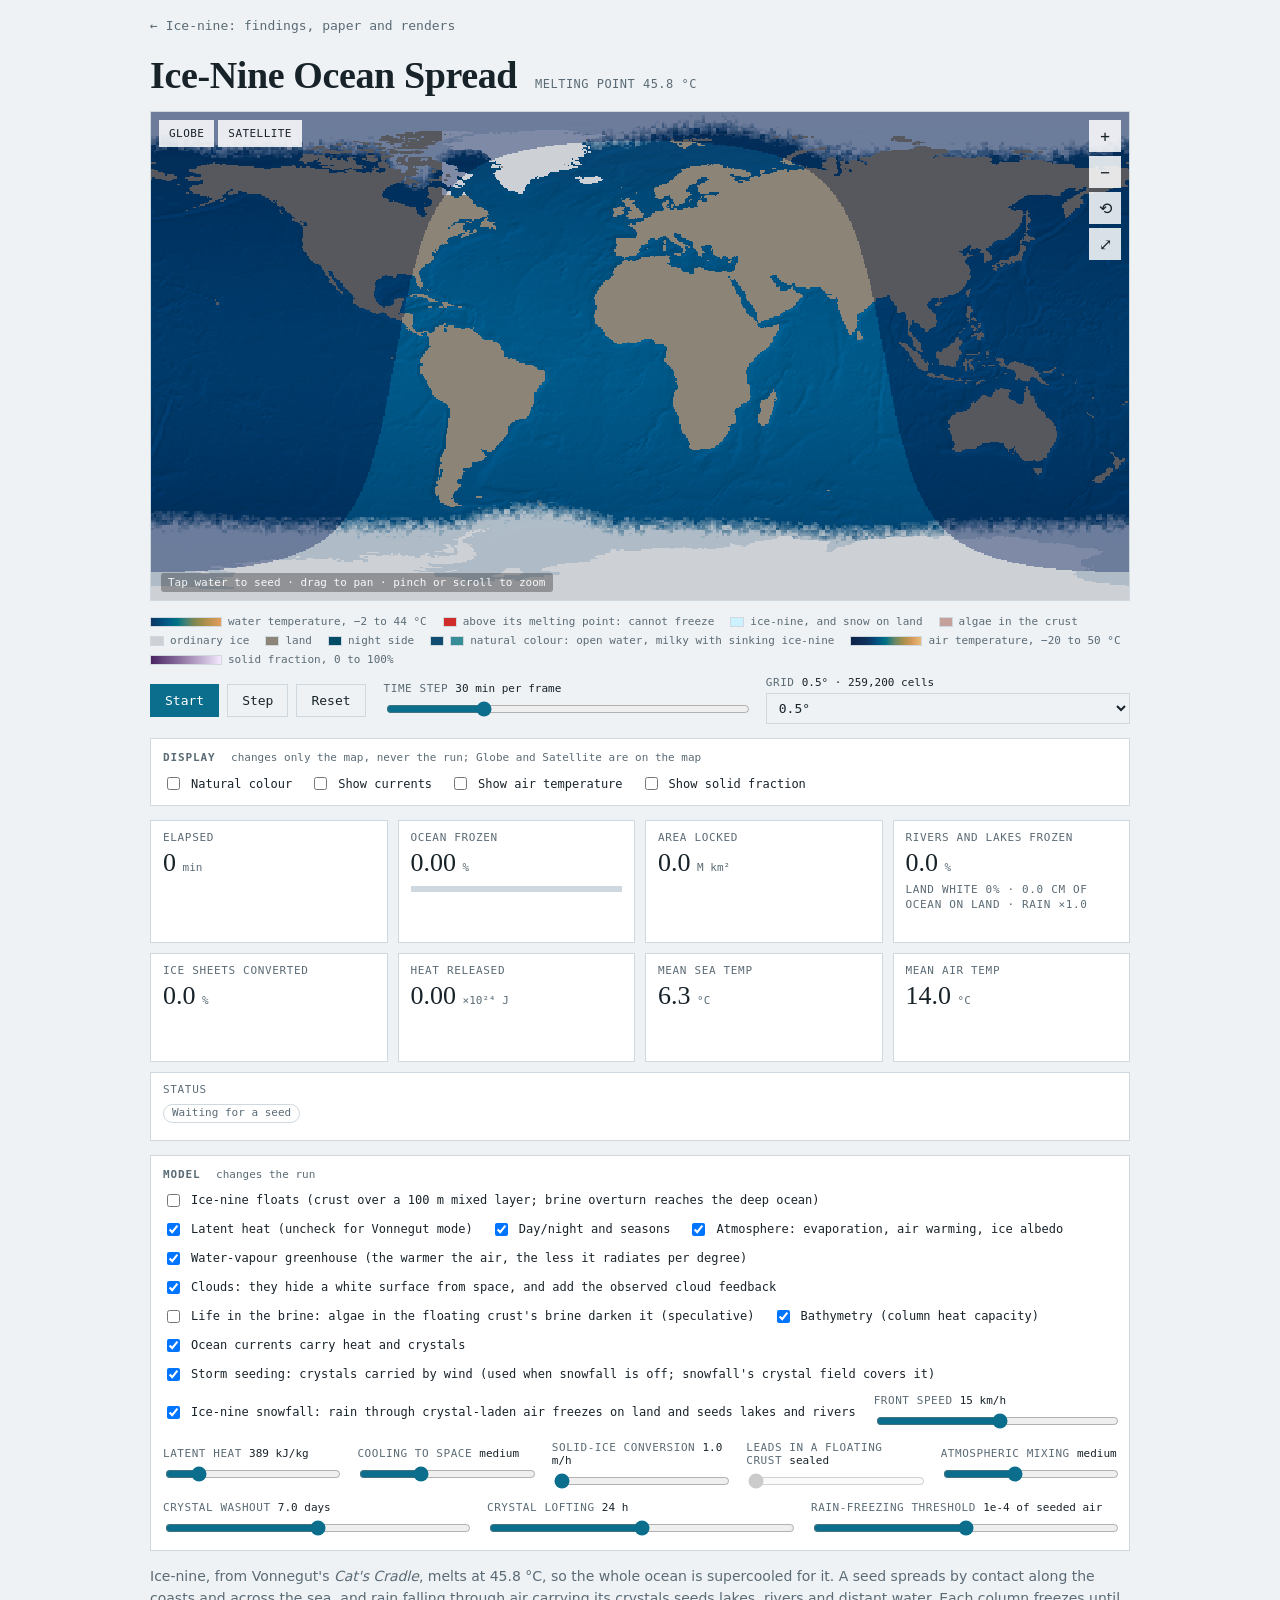
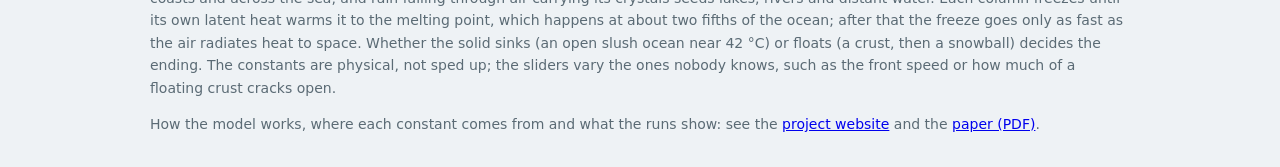
==== commit a82b21af: "1" ====
--- a/docs/sim/index.html
+++ b/docs/sim/index.html
@@ -24,7 +24,7 @@
       <label><input type="checkbox" id="globe"><span>Globe</span></label>
       <label><input type="checkbox" id="satellite"><span>Satellite</span></label>
     </div>
-    <div class="zoom"><button id="zin" aria-label="Zoom in">+</button><button id="zout" aria-label="Zoom out">−</button><button id="zreset" aria-label="Reset view">⟲</button></div>
+    <div class="zoom"><button id="zin" aria-label="Zoom in">+</button><button id="zout" aria-label="Zoom out">−</button><button id="zreset" aria-label="Reset view">⟲</button><button id="zfull" aria-label="Full screen" title="Full screen">⤢</button></div>
     <div class="loading" id="loading">Decoding coastlines and bathymetry…</div>
   </div>
   <div class="legend">
--- a/docs/sim/style.css
+++ b/docs/sim/style.css
@@ -29,6 +29,8 @@
 .mapbox.globe{background:#06090f}
 .mapbox{overflow:hidden;max-width:100%;aspect-ratio:2/1;cursor:crosshair;touch-action:none;overscroll-behavior:contain}
 canvas{display:block;width:100%;height:100%;touch-action:none}
+.mapbox:fullscreen{aspect-ratio:auto;max-width:none;border:0}
+.mapbox:-webkit-full-screen{aspect-ratio:auto;max-width:none;border:0;width:100%;height:100%}
 .zoom{position:absolute;right:8px;top:8px;display:flex;flex-direction:column;gap:4px}
 .viewsw{position:absolute;left:8px;top:8px;display:flex;gap:4px}
 .viewsw label{cursor:pointer}.viewsw input{position:absolute;opacity:0;width:0;height:0}
@@ -46,6 +48,7 @@
 .stat{background:var(--panel);border:1px solid var(--line);padding:10px 12px;min-width:0;overflow:hidden}
 .stat .k{font-size:11px;color:var(--muted);text-transform:uppercase;letter-spacing:.06em;white-space:nowrap;overflow:hidden;text-overflow:ellipsis}
 .stat .v{font-family:var(--display);font-size:clamp(18px,2.6vw,26px);font-weight:500;font-variant-numeric:tabular-nums;line-height:1.15;margin-top:4px;white-space:nowrap;overflow:hidden;min-height:1.15em}
+.stat .v~.k{white-space:normal;line-height:1.4;margin-top:4px}
 .stat .v small{font-family:var(--mono);font-size:11px;color:var(--muted)}
 .spark{display:block;width:100%;height:34px;margin-top:6px}
 .meter{height:6px;background:var(--line);margin-top:8px;overflow:hidden}
